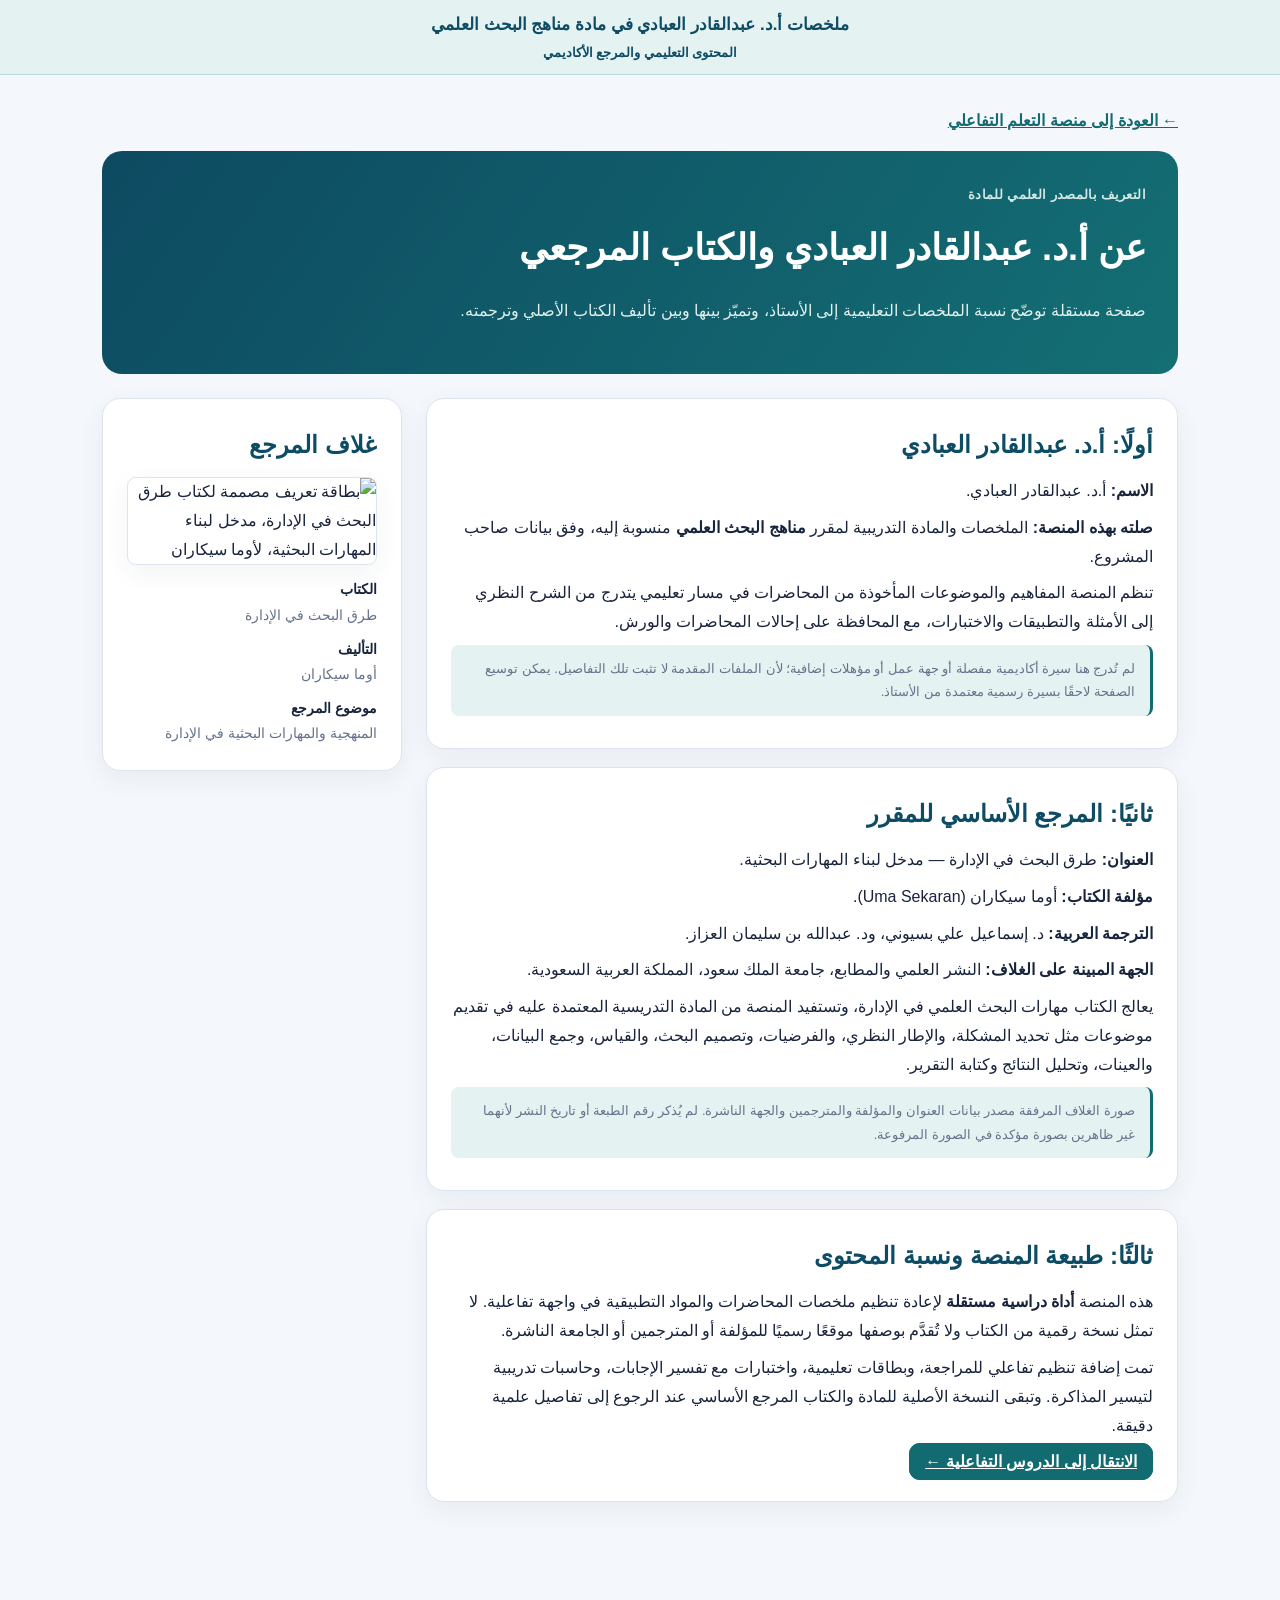
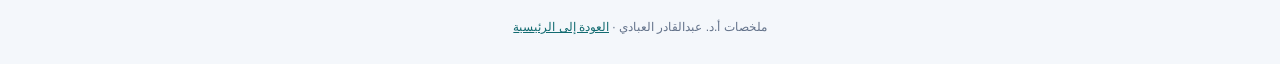
==== about.html @ 38463a03 "feat: add about.html academic credits and documentation" ====
<!doctype html>
<html lang="ar" dir="rtl">
<head>
  <meta charset="UTF-8"/>
  <meta name="viewport" content="width=device-width, initial-scale=1"/>
  <meta name="color-scheme" content="light"/>
  <meta name="description" content="التعريف بملخصات أ.د. عبدالقادر العبادي والكتاب المرجعي طرق البحث في الإدارة لأوما سيكاران"/>
  <title>عن الأستاذ والمرجع | ملخصات مناهج البحث العلمي</title>
  <link rel="stylesheet" href="assets/css/style.css"/>
  <style>
    .about-wrap{max-width:1120px;margin:32px auto;padding:0 22px 40px}
    .about-header{background:linear-gradient(125deg,#0d4a61,#146f74);color:#fff;border-radius:20px;padding:32px;margin-bottom:24px}
    .about-header h1{font-size:clamp(24px,3.4vw,36px);margin:10px 0}
    .about-header p{color:#e0f0ed;max-width:780px}
    .about-cols{display:grid;grid-template-columns:minmax(0,1fr) minmax(210px,300px);gap:24px;align-items:start}
    .about-card{background:var(--paper);border:1px solid var(--edge);border-radius:18px;padding:24px;box-shadow:var(--shadow);margin-bottom:18px}
    .about-card h2{margin:0 0 11px;color:var(--brand2)}
    .about-card p{margin:8px 0}
    .book-cover{width:100%;border:1px solid var(--edge);border-radius:9px;box-shadow:var(--shadow);height:auto}
    .book-meta{margin:12px 0 0;font-size:14px}
    .book-meta dt{font-weight:750;margin-top:9px}
    .book-meta dd{margin:0;color:var(--muted)}
    .about-note{color:var(--muted);font-size:13px;border-right:3px solid var(--brand);padding:12px 15px;background:var(--soft);border-radius:8px}
    .back-link{display:inline-block;margin-bottom:15px;color:var(--brand);font-weight:750}
    @media(max-width:720px){.about-cols{grid-template-columns:1fr}.cover-column{max-width:340px}.about-header{padding:23px}.about-card{padding:19px}}
  </style>
</head>
<body>
  <div class="academic-ribbon">ملخصات أ.د. عبدالقادر العبادي في مادة مناهج البحث العلمي
    <span>المحتوى التعليمي والمرجع الأكاديمي</span>
  </div>
  <main class="about-wrap">
    <a class="back-link" href="index.html">← العودة إلى منصة التعلم التفاعلي</a>
    <header class="about-header">
      <div class="eyebrow">التعريف بالمصدر العلمي للمادة</div>
      <h1>عن أ.د. عبدالقادر العبادي والكتاب المرجعي</h1>
      <p>صفحة مستقلة توضّح نسبة الملخصات التعليمية إلى الأستاذ، وتميّز بينها وبين تأليف الكتاب الأصلي وترجمته.</p>
    </header>
    <div class="about-cols">
      <div>
        <section class="about-card">
          <h2>أولًا: أ.د. عبدالقادر العبادي</h2>
          <p><strong>الاسم:</strong> أ.د. عبدالقادر العبادي.</p>
          <p><strong>صلته بهذه المنصة:</strong> الملخصات والمادة التدريبية لمقرر <strong>مناهج البحث العلمي</strong> منسوبة إليه، وفق بيانات صاحب المشروع.</p>
          <p>تنظم المنصة المفاهيم والموضوعات المأخوذة من المحاضرات في مسار تعليمي يتدرج من الشرح النظري إلى الأمثلة والتطبيقات والاختبارات، مع المحافظة على إحالات المحاضرات والورش.</p>
          <p class="about-note">لم تُدرج هنا سيرة أكاديمية مفصلة أو جهة عمل أو مؤهلات إضافية؛ لأن الملفات المقدمة لا تثبت تلك التفاصيل. يمكن توسيع الصفحة لاحقًا بسيرة رسمية معتمدة من الأستاذ.</p>
        </section>
        <section class="about-card">
          <h2>ثانيًا: المرجع الأساسي للمقرر</h2>
          <p><strong>العنوان:</strong> طرق البحث في الإدارة — مدخل لبناء المهارات البحثية.</p>
          <p><strong>مؤلفة الكتاب:</strong> أوما سيكاران (Uma Sekaran).</p>
          <p><strong>الترجمة العربية:</strong> د. إسماعيل علي بسيوني، ود. عبدالله بن سليمان العزاز.</p>
          <p><strong>الجهة المبينة على الغلاف:</strong> النشر العلمي والمطابع، جامعة الملك سعود، المملكة العربية السعودية.</p>
          <p>يعالج الكتاب مهارات البحث العلمي في الإدارة، وتستفيد المنصة من المادة التدريسية المعتمدة عليه في تقديم موضوعات مثل تحديد المشكلة، والإطار النظري، والفرضيات، وتصميم البحث، والقياس، وجمع البيانات، والعينات، وتحليل النتائج وكتابة التقرير.</p>
          <p class="about-note">صورة الغلاف المرفقة مصدر بيانات العنوان والمؤلفة والمترجمين والجهة الناشرة. لم يُذكر رقم الطبعة أو تاريخ النشر لأنهما غير ظاهرين بصورة مؤكدة في الصورة المرفوعة.</p>
        </section>
        <section class="about-card">
          <h2>ثالثًا: طبيعة المنصة ونسبة المحتوى</h2>
          <p>هذه المنصة <strong>أداة دراسية مستقلة</strong> لإعادة تنظيم ملخصات المحاضرات والمواد التطبيقية في واجهة تفاعلية. لا تمثل نسخة رقمية من الكتاب ولا تُقدَّم بوصفها موقعًا رسميًا للمؤلفة أو المترجمين أو الجامعة الناشرة.</p>
          <p>تمت إضافة تنظيم تفاعلي للمراجعة، وبطاقات تعليمية، واختبارات مع تفسير الإجابات، وحاسبات تدريبية لتيسير المذاكرة. وتبقى النسخة الأصلية للمادة والكتاب المرجع الأساسي عند الرجوع إلى تفاصيل علمية دقيقة.</p>
          <a class="btn primary" href="index.html">الانتقال إلى الدروس التفاعلية ←</a>
        </section>
      </div>
      <aside class="cover-column">
        <section class="about-card">
          <h2>غلاف المرجع</h2>
          <img class="book-cover" src="assets/images/book-cover.svg" alt="بطاقة تعريف مصممة لكتاب طرق البحث في الإدارة، مدخل لبناء المهارات البحثية، لأوما سيكاران"/>
          <dl class="book-meta"><dt>الكتاب</dt><dd>طرق البحث في الإدارة</dd><dt>التأليف</dt><dd>أوما سيكاران</dd><dt>موضوع المرجع</dt><dd>المنهجية والمهارات البحثية في الإدارة</dd></dl>
        </section>
      </aside>
    </div>
  </main>
  <footer class="footer">ملخصات أ.د. عبدالقادر العبادي · <a href="index.html">العودة إلى الرئيسية</a></footer>
</body>
</html>
---- assets/css/style.css ----
/* تصميم RTL متجاوب. يتم استخدام متغيرات CSS لتعديل الألوان وتخطيط الأجهزة. */

:root { --bg:#f4f7fb; --paper:#ffffff; --ink:#17243c; --muted:#64738b; --edge:#dbe4ef; --brand:#126b71; --brand2:#0d4c64; --soft:#e4f2f2; --accent:#df9b42; --good:#136e54; --bad:#a33b3c; --shade:#f8fafc; --shadow:0 8px 26px rgba(34,58,92,.06); }
*{box-sizing:border-box}html{scroll-behavior:smooth} body{font-family:'Segoe UI',Tahoma,Arial,sans-serif;background:var(--bg);color:var(--ink);margin:0;line-height:1.8}body.dark{--bg:#101926;--paper:#172438;--ink:#edf3fc;--muted:#b0bed0;--edge:#34465b;--brand:#48b2a7;--brand2:#91cfd3;--soft:#1c3a43;--accent:#f3c171;--good:#70c4a2;--bad:#f49393;--shade:#1c2d42;--shadow:0 8px 26px rgba(0,0,0,.14)}button,input,select,textarea{font:inherit}button{cursor:pointer}a{color:var(--brand)}.wrap{max-width:1420px;margin:auto;padding:20px 26px}.top{background:var(--paper);border-bottom:1px solid var(--edge);position:sticky;top:0;z-index:30}.top .wrap{display:flex;justify-content:space-between;align-items:center;gap:16px;padding-top:12px;padding-bottom:12px}.brand{display:flex;align-items:center;gap:12px;min-width:0}.logo{border-radius:14px;width:46px;height:46px;display:grid;place-items:center;background:linear-gradient(135deg,#0e626f,#0d344f);color:white;font-size:25px;box-shadow:0 5px 16px rgba(9,90,95,.22)}.brand strong{display:block;font-size:18px;line-height:1.5}.tiny{color:var(--muted);font-size:12px}.topactions{display:flex;gap:8px;align-items:center;flex-wrap:wrap}.btn{border:1px solid var(--edge);background:var(--paper);color:var(--ink);border-radius:11px;padding:9px 15px;font-weight:650;transition:.15s}.btn:hover{border-color:var(--brand);transform:translateY(-1px)}.btn:focus-visible,.unitbtn:focus-visible,.navitem:focus-visible,.answer:focus-visible{outline:3px solid var(--accent);outline-offset:3px}.btn.primary{color:white;background:#126b71;border-color:#126b71}.btn.muted{background:var(--shade)}.btn.gold{background:#f4e4c7;color:#6b4d12;border-color:#e4c28a}.btn:disabled{opacity:.45;cursor:not-allowed;transform:none}.layout{display:grid;grid-template-columns:270px minmax(0,1fr);gap:22px;align-items:start}.sidebar{position:sticky;top:90px;max-height:calc(100vh - 110px);overflow:auto;background:var(--paper);border:1px solid var(--edge);border-radius:18px;padding:17px;box-shadow:var(--shadow)}.sidebar h3{font-size:13px;margin:0 0 8px;color:var(--muted)}.navitem{width:100%;display:flex;gap:10px;align-items:center;text-align:right;padding:11px;border:1px solid transparent;background:transparent;color:var(--ink);border-radius:12px;margin:3px 0}.navitem:hover{background:var(--shade)}.navitem.active{background:var(--soft);border-color:var(--edge)}.circle{width:29px;height:29px;border:1px solid var(--edge);border-radius:50%;display:grid;place-items:center;flex:0 0 29px;font-weight:750;font-size:13px}.navitem.active .circle{background:var(--brand);color:#fff}.name{font-size:13px;font-weight:700;line-height:1.5}.thinbar{height:6px;border-radius:100px;background:var(--edge);overflow:hidden;margin-top:5px}.thinbar > span{display:block;height:100%;background:var(--brand);border-radius:100px}.panel{background:var(--paper);border:1px solid var(--edge);border-radius:18px;padding:24px;box-shadow:var(--shadow)}.hero{background:linear-gradient(125deg,#0d4a61,#146f74);color:#fff;padding:30px;border-radius:21px;overflow:hidden;position:relative}.hero::after{content:'✦';font-size:210px;color:rgba(255,255,255,.055);position:absolute;left:6%;top:-75px;pointer-events:none}.hero h1{font-size:clamp(25px,3vw,35px);margin:6px 0 5px;line-height:1.4}.hero p{color:#dbeef0;max-width:700px;margin:5px 0 20px}.eyebrow{letter-spacing:.03em;color:#d3e8e6;font-size:13px;font-weight:700}.chips{display:flex;gap:9px;flex-wrap:wrap}.chip{display:inline-flex;gap:7px;align-items:center;border:1px solid var(--edge);padding:5px 11px;border-radius:100px;font-size:12px;color:var(--muted);background:var(--paper)}.hero .chip{color:#e9f6f5;background:rgba(255,255,255,.13);border-color:rgba(255,255,255,.22)}.metrics{display:grid;grid-template-columns:repeat(4,1fr);gap:13px;margin:18px 0}.metric{background:var(--paper);border:1px solid var(--edge);border-radius:15px;padding:16px}.metric strong{font-size:26px;display:block;line-height:1.2;color:var(--brand)}.metric span{color:var(--muted);font-size:12px}.sect{display:flex;justify-content:space-between;align-items:center;gap:10px;margin:22px 0 13px}.sect h2{font-size:20px;margin:0}.grid{display:grid;grid-template-columns:repeat(2,1fr);gap:14px}.course{border:1px solid var(--edge);background:var(--paper);border-radius:17px;padding:19px;display:flex;flex-direction:column;gap:8px;box-shadow:var(--shadow)}.course h3{font-size:18px;margin:0}.course .num{font-size:13px;font-weight:700;color:var(--brand)}.course p{font-size:13px;color:var(--muted);margin:0;flex:1}.course-foot{display:flex;justify-content:space-between;gap:8px;align-items:center}.muted{color:var(--muted)}.small{font-size:13px}.lessonhead{margin-bottom:17px}.lessonhead h1{font-size:29px;margin:5px 0}.lessonhead p{color:var(--muted);margin:4px 0}.tabs{display:flex;flex-wrap:wrap;gap:8px;margin-bottom:18px}.tab{padding:11px 19px;border-radius:13px;border:1px solid var(--edge);background:var(--paper);color:var(--ink);font-size:14px;font-weight:750}.tab.active{background:var(--brand);border-color:var(--brand);color:#fff}.subhead{font-size:18px;margin:0 0 10px}.units{display:flex;flex-wrap:wrap;gap:8px;margin-bottom:15px}.unitbtn{border-radius:12px;background:var(--paper);border:1px solid var(--edge);padding:9px 13px;text-align:right;color:var(--ink);font-size:12px;font-weight:650}.unitbtn.active{background:var(--soft);border-color:var(--brand)}.pill{font-size:11px;display:inline-block;border-radius:50px;padding:2px 9px;background:var(--shade);color:var(--muted)}.progressline{height:9px;background:var(--edge);overflow:hidden;border-radius:50px;margin:8px 0 15px}.progressline>div{height:100%;background:linear-gradient(90deg,#37a48b,#126b71);border-radius:50px}.lessonCard{padding:25px;border-radius:17px;border:1px solid var(--edge);background:var(--paper)}.lessonCard h2{font-size:25px;margin:8px 0 10px;line-height:1.5}.lessonCard p{font-size:16px;margin:12px 0}.phead{display:flex;align-items:center;justify-content:space-between;gap:12px}.source{color:var(--muted);font-size:12px}.callout{background:var(--soft);border-right:4px solid var(--brand);padding:17px;border-radius:11px;margin-top:19px}.callout strong{display:block;margin-bottom:5px}.callout p{margin:0;font-size:14px}.tableWrap{overflow:auto;max-width:100%;margin:17px 0;border-radius:12px;border:1px solid var(--edge)}table{width:100%;border-collapse:collapse;min-width:340px;font-size:14px}th,td{padding:10px 13px;border-bottom:1px solid var(--edge);text-align:right;vertical-align:top}th{background:var(--soft)}tr:last-child td{border-bottom:0}.stepfoot{display:flex;gap:8px;align-items:center;justify-content:space-between;margin-top:18px;flex-wrap:wrap}.learnNote{font-size:13px;background:var(--shade);border-radius:10px;padding:13px 15px;margin-top:14px;color:var(--muted)}.flash{min-height:260px;border:1px solid var(--brand);border-radius:17px;background:radial-gradient(ellipse at top,#e6f4f1,transparent 80%),var(--paper);display:flex;align-items:center;justify-content:center;text-align:center;flex-direction:column;gap:15px;padding:35px;cursor:pointer}.dark .flash{background:radial-gradient(ellipse at top,#1d4947,transparent 80%),var(--paper)}.flash h2{margin:0;font-size:25px}.flash p{font-size:16px;max-width:720px;margin:0}.flash .tiny{font-size:14px}.quiz-top{display:flex;justify-content:space-between;align-items:center;gap:13px;flex-wrap:wrap}.question{font-size:20px;font-weight:750;margin:12px 0 23px}.answers{display:grid;gap:10px}.answer{display:flex;gap:13px;align-items:center;text-align:right;padding:14px 18px;border-radius:12px;border:1px solid var(--edge);background:var(--paper);color:var(--ink);width:100%}.answer:hover:not(:disabled){border-color:var(--brand);background:var(--shade)}.answer.correct{border-color:var(--good);background:rgba(43,153,103,.1)}.answer.wrong{border-color:var(--bad);background:rgba(205,65,69,.08)}.answer:disabled{cursor:default}.answer .letter{border-radius:10px;background:var(--shade);font-weight:800;width:29px;height:29px;display:grid;place-items:center;flex:0 0 29px}.feedback{margin-top:17px;border:1px solid var(--edge);background:var(--shade);border-radius:13px;padding:17px}.feedback strong{display:block;margin-bottom:4px}.feedback p{margin:0;color:var(--muted)}.qaNav{display:flex;flex-wrap:wrap;gap:6px;margin:15px 0}.qnavbtn{border:1px solid var(--edge);background:var(--paper);border-radius:8px;width:35px;height:32px;color:var(--ink);font-size:12px}.qnavbtn.active{border-color:var(--brand);box-shadow:inset 0 0 0 1px var(--brand)}.qnavbtn.done{background:var(--soft)}.input{width:100%;border:1px solid var(--edge);border-radius:11px;padding:11px;background:var(--paper);color:var(--ink);outline-offset:2px}.field{margin:10px 0}.field label{font-weight:650;display:block;font-size:13px;margin-bottom:6px}.equation{background:var(--shade);padding:19px;border-radius:12px;direction:ltr;text-align:center;font-size:clamp(20px,3vw,28px);font-weight:750;color:var(--brand);font-family:Georgia,serif}.labgrid{display:grid;grid-template-columns:1fr 1fr;gap:15px}.diagram{display:flex;gap:9px;align-items:center;justify-content:center;flex-wrap:wrap;padding:17px}.node{border:2px solid var(--edge);background:var(--paper);border-radius:12px;padding:14px 17px;min-width:140px;text-align:center;font-weight:700}.arrow{font-size:27px;color:var(--brand)}.mini{font-size:12px;color:var(--muted)}.footer{padding:25px;text-align:center;color:var(--muted);font-size:12px}.notice{background:var(--soft);padding:14px;border-radius:11px;font-size:13px;margin-top:14px}.nowrap{white-space:nowrap}.check{color:var(--good);font-weight:800}.hide{display:none!important}.scroll-top{scroll-margin-top:95px}
@media(max-width:1000px){.layout{grid-template-columns:minmax(0,1fr);min-width:0}.sidebar{min-width:0}.sidebar nav{min-width:0;max-width:100%;width:100%}.sidebar{position:static;max-height:none;overflow:visible}.sidebar nav{display:flex;gap:7px;overflow:auto;padding-bottom:8px}.sidebar .navitem{min-width:185px;max-width:220px;flex:0 0 185px}.sidebar .notice{display:none}.sidebar .name{font-size:11px}.top .wrap{padding-right:16px;padding-left:16px}.wrap{padding:15px}.metrics{grid-template-columns:repeat(2,1fr)}}
@media(max-width:680px){.topactions .btn.hide-sm{display:none}.top .wrap{gap:8px}.brand strong{font-size:14px}.brand .tiny{font-size:10px}.logo{width:38px;height:38px;font-size:21px}.sidebar nav{display:flex}.grid{grid-template-columns:1fr}.metrics{grid-template-columns:repeat(2,1fr)}.labgrid{grid-template-columns:1fr}.panel{padding:16px}.hero{padding:22px}.lessonCard{padding:16px}.lessonCard h2{font-size:22px}.tabs{display:grid;grid-template-columns:repeat(2,1fr)}.tab{padding:9px;font-size:12px}.btn{padding:9px 11px;font-size:13px}.flash{padding:18px;min-height:230px}.flash h2{font-size:20px}}
@media print{.top,.sidebar,.tabs,.stepfoot,.qnavbtn,.btn,.footer{display:none!important}.layout{display:block}.panel,.lessonCard{box-shadow:none;border-color:#ccc}.wrap{max-width:100%}body{background:white;color:black}}
.mobileCourseMenu{display:none}@media(max-width:680px){.sidebar{padding:12px!important}.sidebar>h3,.sidebar>#sideNav,.sidebar>div{display:none!important}.mobileCourseMenu{display:block}.mobileCourseMenu summary{cursor:pointer;padding:11px 13px;background:var(--soft);border-radius:10px;font-weight:700}.mobileCourseMenu nav{display:grid!important;grid-template-columns:1fr!important;gap:4px;max-height:320px;overflow:auto!important;margin-top:7px}.mobileCourseMenu .navitem{min-width:0!important;max-width:none!important;flex:none!important;width:100%;padding:8px}.mobileCourseMenu .name{font-size:12px!important}.layout{gap:11px!important}.hero{padding:19px!important}}


/* نسبة الملخصات والمصدر الأكاديمي في شريط بارز. */
.academic-ribbon{background:#e4f2f2;color:#0d4c64;border-bottom:1px solid #bbdadd;padding:10px 26px;font-weight:800;text-align:center;font-size:clamp(13px,1.7vw,17px)}
.academic-ribbon span{font-weight:600;font-size:13px;display:block}
.academic-ribbon a{color:inherit;text-decoration:underline;text-underline-offset:3px}
.heroCredit{background:rgba(255,255,255,.12);border:1px solid rgba(255,255,255,.23);padding:12px 15px;border-radius:13px;font-size:16px;font-weight:800;margin:10px 0 18px;max-width:900px}
.heroCredit span{font-weight:600;font-size:13px;color:#f0f8f7}
.heroLink{color:#fff;text-decoration:underline;text-underline-offset:3px;font-size:13px}
.top .brand{flex:1}.source-link{white-space:nowrap}
@media(max-width:680px){.academic-ribbon{padding:9px 12px}.source-link{font-size:12px}.heroCredit{font-size:14px}}
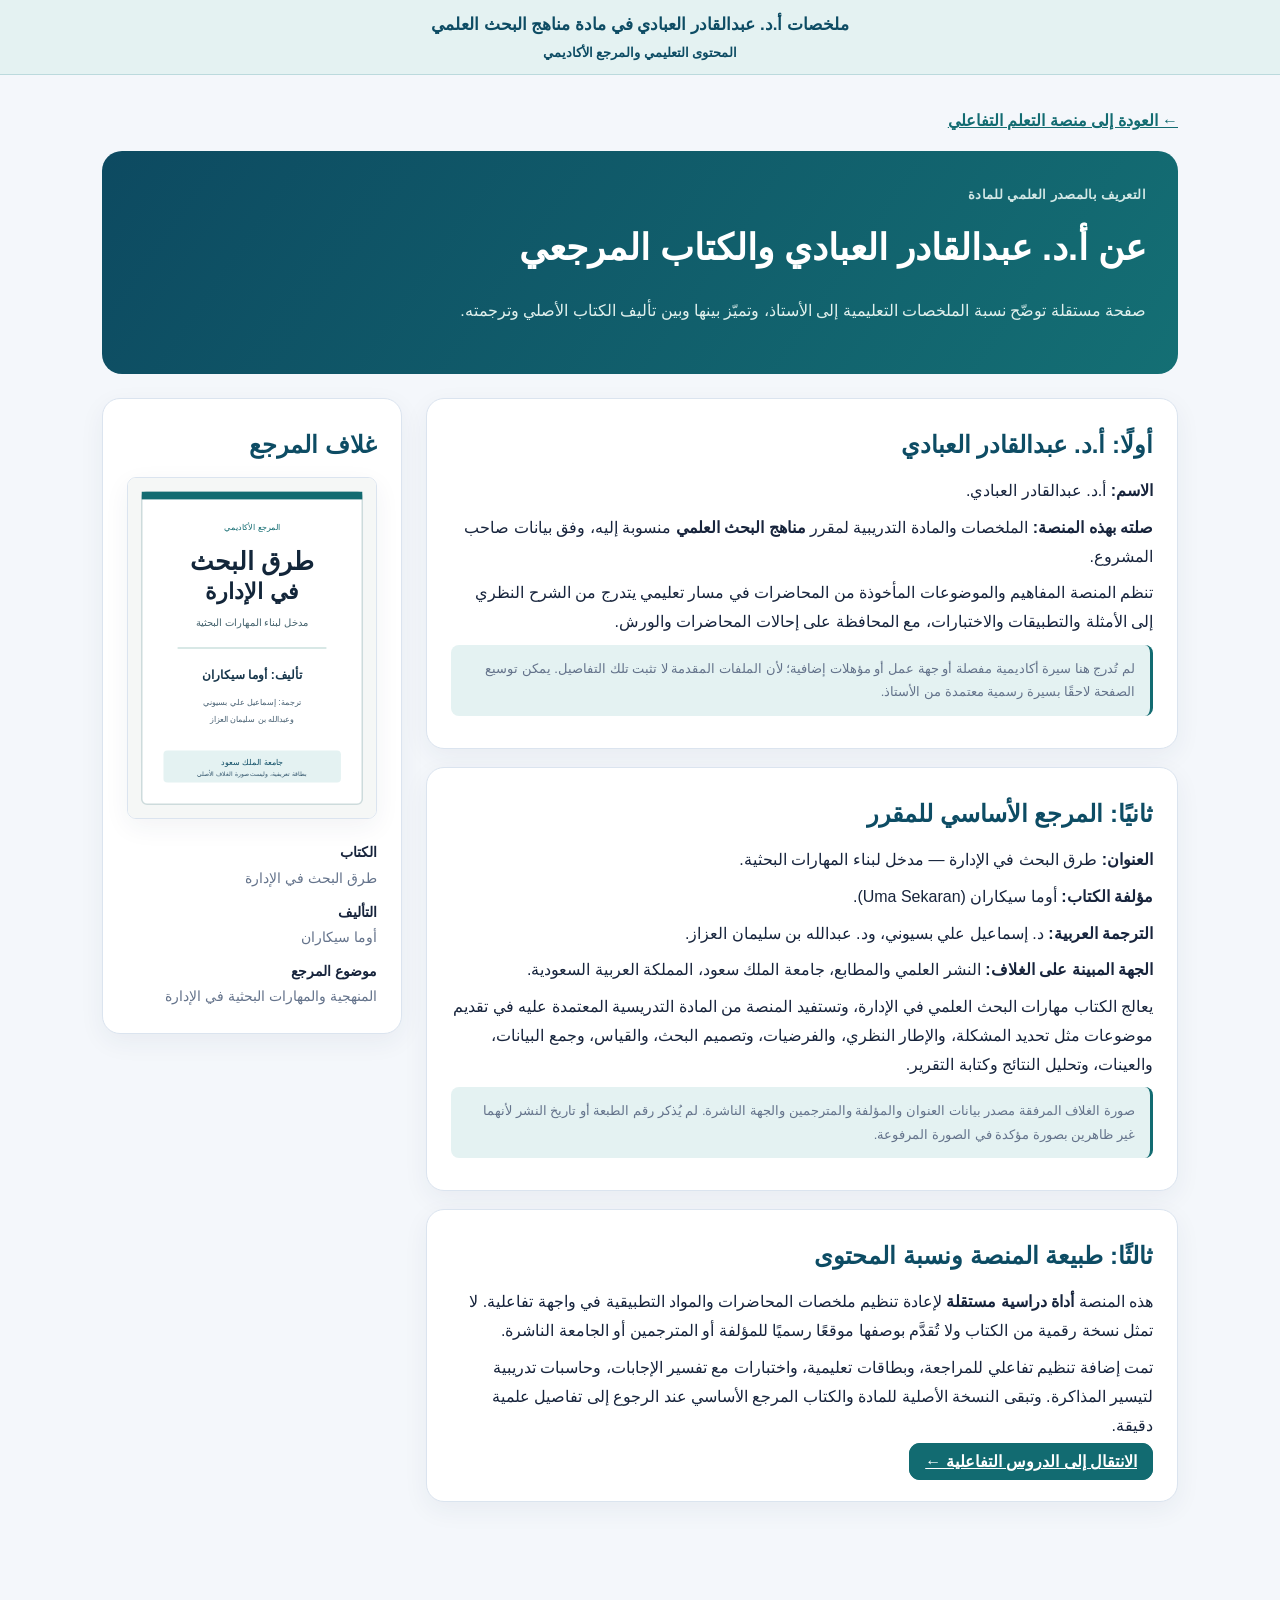
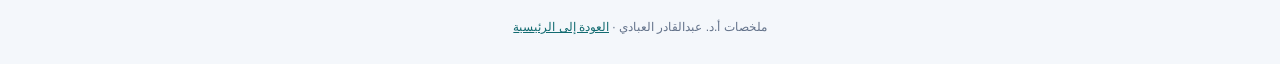
==== commit 4ac7cc21: "feat: include mobile back and home navigation on lecturer and book page" ====
--- a/about.html
+++ b/about.html
@@ -6,7 +6,7 @@
   <meta name="color-scheme" content="light"/>
   <meta name="description" content="التعريف بملخصات أ.د. عبدالقادر العبادي والكتاب المرجعي طرق البحث في الإدارة لأوما سيكاران"/>
   <title>عن الأستاذ والمرجع | ملخصات مناهج البحث العلمي</title>
-  <link rel="stylesheet" href="assets/css/style.css"/>
+  <link rel="stylesheet" href="assets/css/style.css?v=20261116-navigation"/>
   <style>
     .about-wrap{max-width:1120px;margin:32px auto;padding:0 22px 40px}
     .about-header{background:linear-gradient(125deg,#0d4a61,#146f74);color:#fff;border-radius:20px;padding:32px;margin-bottom:24px}
@@ -71,5 +71,21 @@
     </div>
   </main>
   <footer class="footer">ملخصات أ.د. عبدالقادر العبادي · <a href="index.html">العودة إلى الرئيسية</a></footer>
+<!-- شريط تنقل ثابت على الهواتف في صفحة التعريف أيضًا. -->
+<nav class="mobileBottomNav" aria-label="تنقل الجوال">
+  <button type="button" id="mobileAboutBack" aria-label="العودة إلى الصفحة السابقة">↶ رجوع</button>
+  <a class="homeLink" href="index.html" aria-label="العودة إلى القائمة الرئيسية">⌂ الرئيسية</a>
+</nav>
+<script>
+  // الرجوع آمن: إذا فُتحت صفحة التعريف مباشرة، نعود إلى الصفحة الرئيسية بدل مغادرة الموقع.
+  document.getElementById('mobileAboutBack').addEventListener('click',function(){
+    try{
+      if(document.referrer && new URL(document.referrer).origin===window.location.origin && window.history.length>1){
+        window.history.back();return;
+      }
+    }catch(e){}
+    window.location.assign('index.html');
+  });
+</script>
 </body>
 </html>
--- a/assets/css/style.css
+++ b/assets/css/style.css
@@ -17,3 +17,24 @@
 .heroLink{color:#fff;text-decoration:underline;text-underline-offset:3px;font-size:13px}
 .top .brand{flex:1}.source-link{white-space:nowrap}
 @media(max-width:680px){.academic-ribbon{padding:9px 12px}.source-link{font-size:12px}.heroCredit{font-size:14px}}
+
+/* شريط تنقل الجوال: يبقى مرئيًا في جميع صفحات المنصة ولا يحجب آخر سطر. */
+.mobileBottomNav{display:none}
+@media(max-width:680px){
+  body{padding-bottom:calc(82px + env(safe-area-inset-bottom,0px))}
+  .mobileBottomNav{
+    display:flex;gap:10px;align-items:center;justify-content:space-between;
+    position:fixed;inset-inline:0;bottom:0;z-index:70;
+    padding:9px max(14px,env(safe-area-inset-left,0px)) calc(9px + env(safe-area-inset-bottom,0px)) max(14px,env(safe-area-inset-right,0px));
+    background:var(--paper);border-top:1px solid var(--edge);box-shadow:0 -7px 22px rgba(25,52,77,.13)
+  }
+  .mobileBottomNav button,.mobileBottomNav a{
+    min-height:47px;min-width:0;flex:1;display:flex;align-items:center;justify-content:center;
+    border-radius:12px;border:1px solid var(--edge);background:var(--shade);
+    color:var(--ink);font-size:15px;font-weight:750;text-decoration:none;padding:8px 12px;line-height:1.4
+  }
+  .mobileBottomNav .homeLink{background:#126b71;border-color:#126b71;color:white}
+  .mobileBottomNav button:disabled{opacity:.4;cursor:not-allowed}
+  .mobileBottomNav button:focus-visible,.mobileBottomNav a:focus-visible{outline:3px solid var(--accent);outline-offset:2px}
+}
+@media print{.mobileBottomNav{display:none!important}body{padding-bottom:0!important}}
